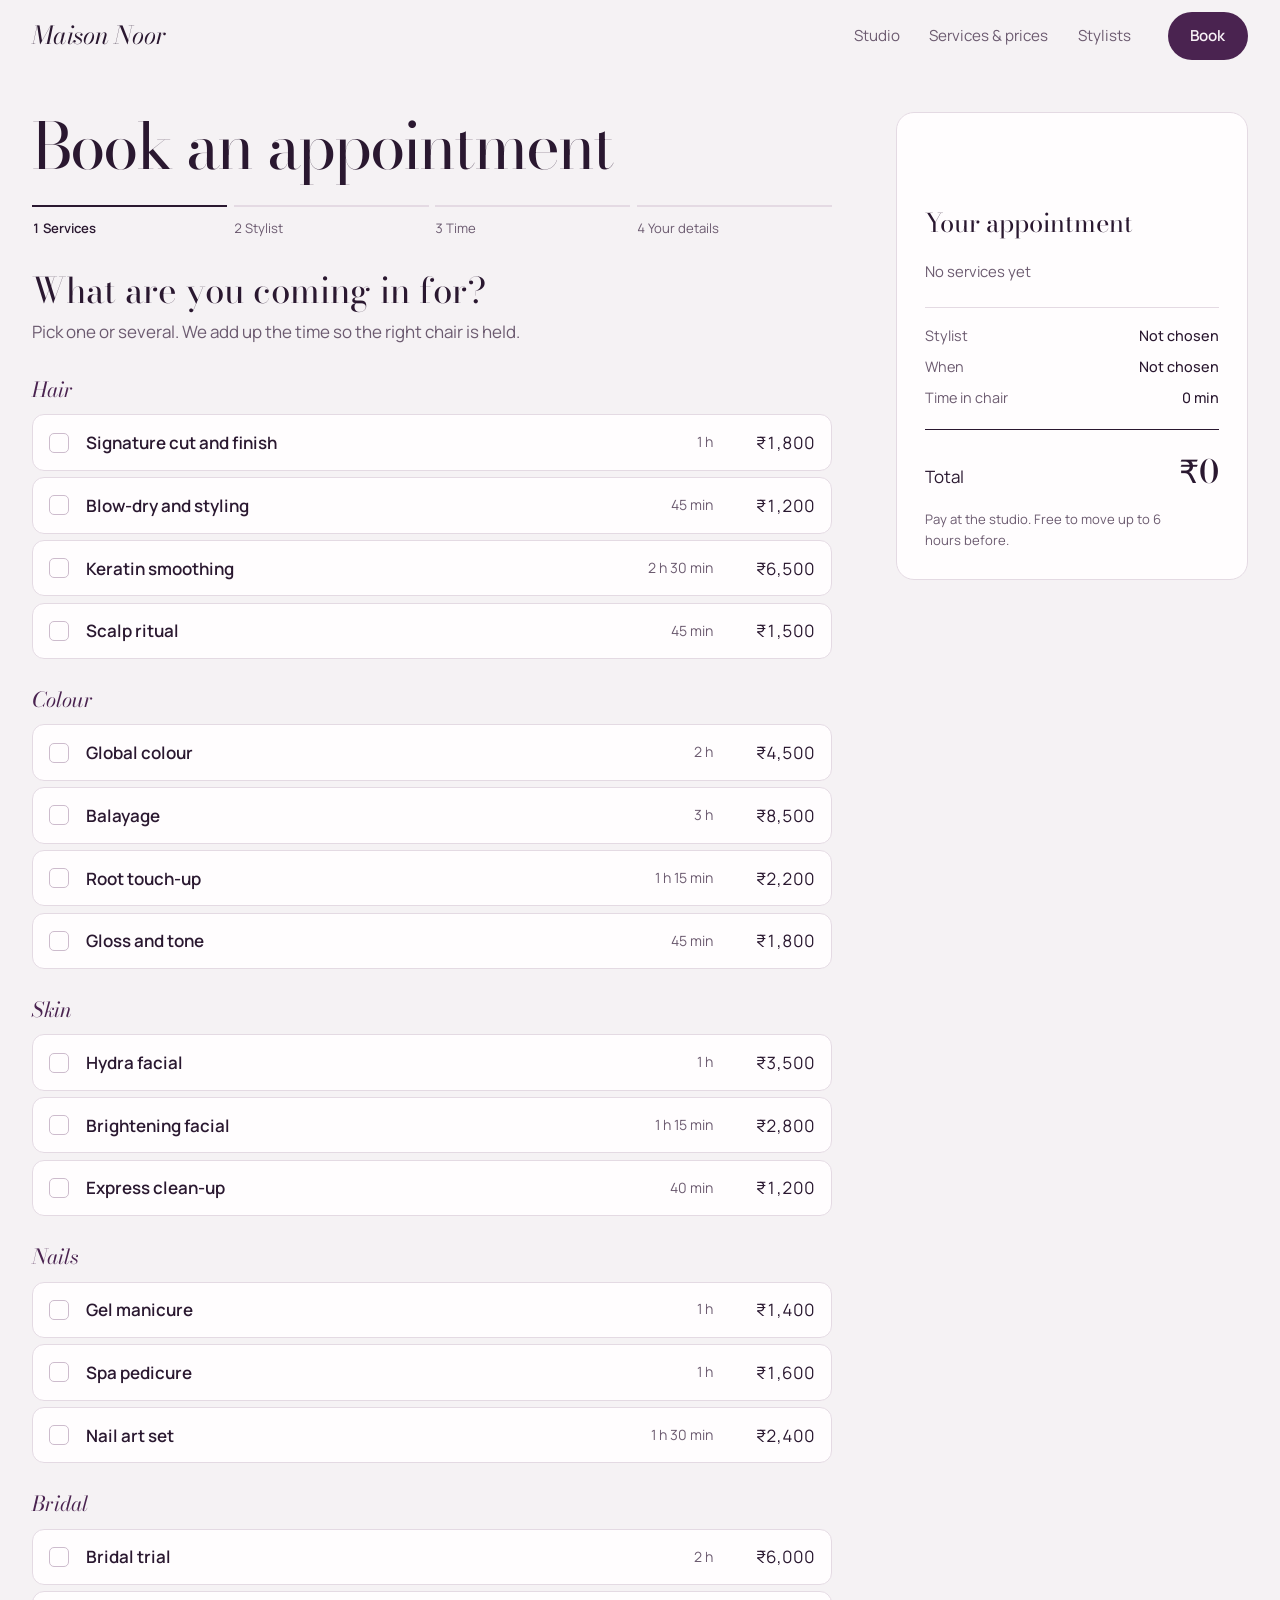
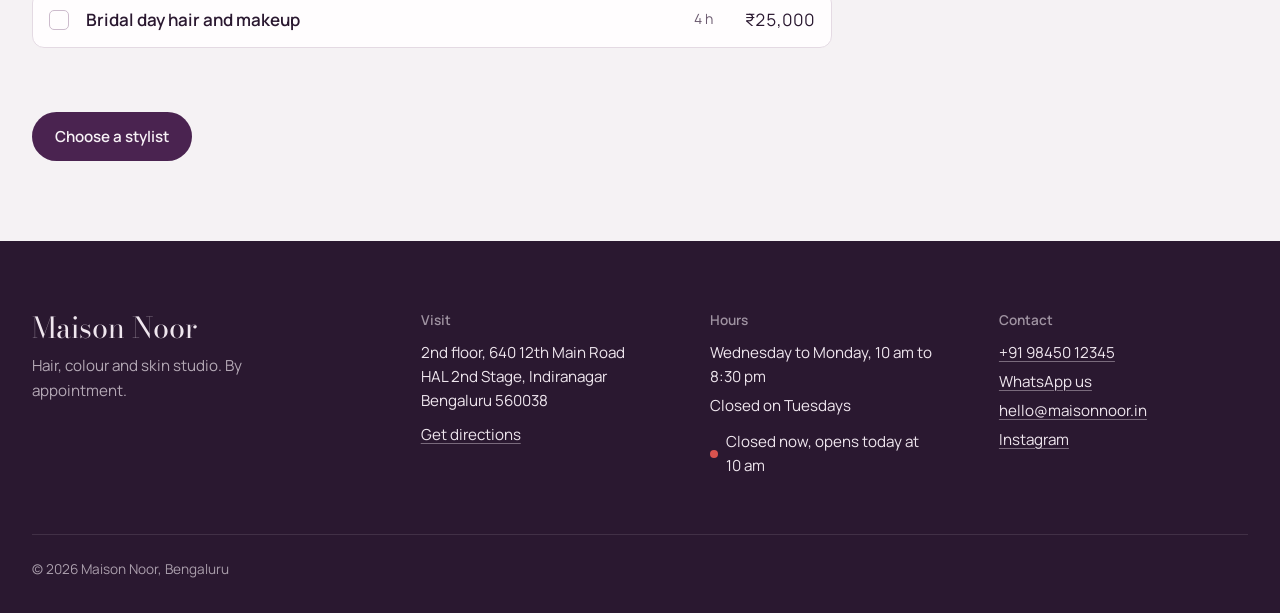
==== book.html @ 52d379fd "Premium multi-page demo site with working bookings Plain HTML/CSS/JS, no build step. Rebrand by edit" ====
<!doctype html>
<html lang="en">
<head>
  <meta charset="utf-8">
  <meta name="viewport" content="width=device-width, initial-scale=1">
  <title>Book an appointment</title>
  <meta name="description" content="Choose services, a stylist and a time. Your booking reference arrives straight away, with a WhatsApp confirmation and a calendar invite.">
  <meta name="theme-color" content="#f5f2f4">
  <link rel="icon" href="favicon.svg" type="image/svg+xml">
  <link rel="preconnect" href="https://fonts.googleapis.com">
  <link rel="preconnect" href="https://fonts.gstatic.com" crossorigin>
  <link rel="stylesheet" href="https://fonts.googleapis.com/css2?family=Bodoni+Moda:ital,opsz,wght@0,6..96,400..700;1,6..96,400..700&family=Manrope:wght@400;500;600;700&display=swap">
  <link rel="stylesheet" href="core.css">
  <link rel="stylesheet" href="theme.css">
  <script src="config.js" defer></script>
  <script src="core.js" defer></script>
  <script src="app.js" defer></script>
</head>
<body data-page="book">
<main id="main" class="wrap book-layout" data-wizard>
  <div class="book-main">
    <header class="page-head page-head-tight">
      <h1>Book an appointment</h1>
    </header>
    <ol class="steps-nav" data-step-nav>
      <li>Services</li><li>Stylist</li><li>Time</li><li>Your details</li>
    </ol>

    <form id="booking" novalidate>
      <fieldset class="step" data-msg="Choose at least one service.">
        <legend class="step-title">What are you coming in for?</legend>
        <p class="step-lede">Pick one or several. We add up the time so the right chair is held.</p>
        <div data-svc-picker></div>
        <p class="step-error" aria-live="polite"></p>
        <div class="step-actions"><button class="btn btn-primary" type="button" data-next>Choose a stylist</button></div>
      </fieldset>

      <fieldset class="step" hidden data-msg="Choose a stylist, or first available.">
        <legend class="step-title">Who would you like?</legend>
        <p class="step-lede">Stylists who don't do one of your services are greyed out.</p>
        <div class="stylist-opts" data-stylist-picker></div>
        <p class="step-error" aria-live="polite"></p>
        <div class="step-actions">
          <button class="btn btn-primary" type="button" data-next>Pick a time</button>
          <button class="btn btn-link" type="button" data-back>Back</button>
        </div>
      </fieldset>

      <fieldset class="step" hidden data-msg="Choose a day and a time.">
        <legend class="step-title">When suits you?</legend>
        <p class="step-lede" data-time-lede>Times shown are when your appointment starts.</p>
        <div class="days" data-days></div>
        <div data-times><p class="empty">Pick a day to see open times.</p></div>
        <p class="step-error" aria-live="polite"></p>
        <div class="step-actions">
          <button class="btn btn-primary" type="button" data-next>Add your details</button>
          <button class="btn btn-link" type="button" data-back>Back</button>
        </div>
      </fieldset>

      <fieldset class="step" hidden>
        <legend class="step-title">Where should we send the confirmation?</legend>
        <p class="step-lede">We only use this to confirm or move your appointment.</p>
        <div class="grid-2">
          <label class="field"><span>Your name</span><input name="name" autocomplete="name" required minlength="2"></label>
          <label class="field"><span>Mobile number</span><input name="phone" type="tel" autocomplete="tel" required pattern="[\d+ \(\)\-]{10,}" inputmode="tel"><small>For the WhatsApp confirmation</small></label>
        </div>
        <label class="field" style="margin-top:1rem"><span>Anything we should know? <small>(optional)</small></span><textarea name="notes" placeholder="Allergies, a photo of the look you want, sensitive scalp…"></textarea></label>
        <p class="step-error" aria-live="polite"></p>
        <div class="step-actions">
          <button class="btn btn-primary" type="submit">Confirm booking</button>
          <button class="btn btn-link" type="button" data-back>Back</button>
        </div>
      </fieldset>
    </form>
    <div data-confirm hidden></div>
  </div>

  <aside class="summary" aria-label="Your appointment" data-summary>
    <h2>Your appointment</h2>
    <ul class="plain sum-list" data-sum-list><li class="muted">No services yet</li></ul>
    <dl class="sum-meta">
      <div><dt>Stylist</dt><dd data-sum-stylist>Not chosen</dd></div>
      <div><dt>When</dt><dd data-sum-when>Not chosen</dd></div>
      <div><dt>Time in chair</dt><dd data-sum-time>0 min</dd></div>
    </dl>
    <p class="sum-total"><span>Total</span><b data-sum-total>₹0</b></p>
    <p class="sum-note">Pay at the studio. Free to move up to 6 hours before.</p>
  </aside>
</main>
</body>
</html>
---- core.css ----
/* Shared base for the demo sites. Each site's theme.css sets the tokens below and its own layouts. */
@view-transition { navigation: auto; }

*, *::before, *::after { box-sizing: border-box; }
html { -webkit-text-size-adjust: 100%; scroll-padding-top: 6rem; }
@media (prefers-reduced-motion: no-preference) { html { scroll-behavior: smooth; } }
body {
  margin: 0; background: var(--bg); color: var(--ink);
  font: 400 1.0625rem/1.6 var(--body); font-optical-sizing: auto;
  -webkit-font-smoothing: antialiased; text-rendering: optimizeLegibility;
}
html, body { overflow-x: clip; }
[hidden] { display: none !important; }
img { display: block; max-width: 100%; height: auto; }
h1, h2, h3, h4 { margin: 0; font-family: var(--display); font-weight: var(--display-weight, 400); line-height: 1.08; text-wrap: balance; }
p { margin: 0; text-wrap: pretty; }
a { color: inherit; text-underline-offset: .2em; text-decoration-thickness: 1px; }
button, input, select, textarea { font: inherit; color: inherit; }
:focus-visible { outline: 2px solid var(--focus, var(--accent)); outline-offset: 3px; border-radius: 4px; }
::selection { background: var(--accent); color: var(--on-accent); }

.wrap { width: min(100% - 2rem, var(--wrap, 76rem)); margin-inline: auto; }
.sr-only { position: absolute; width: 1px; height: 1px; margin: -1px; overflow: hidden; clip: rect(0 0 0 0); white-space: nowrap; border: 0; }
.skip { position: absolute; left: 1rem; top: -4rem; z-index: 100; padding: .7rem 1rem; background: var(--ink); color: var(--bg); border-radius: var(--r); }
.skip:focus { top: 1rem; }
.plain { list-style: none; margin: 0; padding: 0; }
.muted { color: var(--muted); }
.empty { color: var(--muted); padding: 1rem 0; list-style: none; }

/* ---------- buttons ---------- */
.btn {
  display: inline-flex; align-items: center; justify-content: center; gap: .5rem;
  min-height: 2.9rem; padding: .7rem 1.35rem; border-radius: var(--r-btn, 999px);
  border: 1px solid transparent; background: none; font-weight: 600; font-size: .95rem; text-decoration: none; cursor: pointer;
  transition: transform .2s cubic-bezier(.2,.8,.2,1), background-color .2s, color .2s, border-color .2s;
}
.btn:active { transform: scale(.97); }
.btn-primary { background: var(--accent); color: var(--on-accent); }
.btn-primary:hover { background: var(--accent-hover, var(--accent)); }
.btn-ghost { border-color: currentColor; }
.btn-ghost:hover { background: var(--ink); color: var(--bg); border-color: var(--ink); }
.btn-link { padding-inline: .2rem; text-decoration: underline; min-height: 2.4rem; font-weight: 500; background: none; border: 0; }
.btn[disabled] { opacity: .45; cursor: not-allowed; }

/* ---------- header ---------- */
.site-head { position: sticky; top: 0; z-index: 50; background: var(--head-bg, var(--bg)); transition: box-shadow .3s, background-color .3s; view-transition-name: site-head; }
.site-head.scrolled { box-shadow: 0 1px 0 var(--line); }
.head-row { display: flex; align-items: center; gap: 1.5rem; min-height: 4.5rem; }
.brand { text-decoration: none; margin-right: auto; display: inline-flex; align-items: center; }
#site-nav ul { display: flex; gap: .25rem; list-style: none; margin: 0; padding: 0; }
#site-nav a { display: block; padding: .5rem .8rem; text-decoration: none; border-radius: 999px; font-size: .95rem; color: var(--muted); transition: color .2s; }
#site-nav a:hover, #site-nav a[aria-current] { color: var(--ink); }
#site-nav a[aria-current] { text-decoration: underline; text-decoration-color: var(--accent); text-decoration-thickness: 2px; text-underline-offset: .45em; }
.menu-btn { display: none; width: 2.75rem; height: 2.75rem; border: 0; background: none; cursor: pointer; place-items: center; }
.menu-btn i, .menu-btn i::before, .menu-btn i::after { display: block; width: 1.3rem; height: 1.5px; background: currentColor; transition: transform .3s, opacity .2s; }
.menu-btn i { position: relative; }
.menu-btn i::before, .menu-btn i::after { content: ""; position: absolute; left: 0; }
.menu-btn i::before { top: -6px; } .menu-btn i::after { top: 6px; }
.nav-open .menu-btn i { background: transparent; }
.nav-open .menu-btn i::before { transform: translateY(6px) rotate(45deg); }
.nav-open .menu-btn i::after { transform: translateY(-6px) rotate(-45deg); }

@media (max-width: 860px) {
  .head-row { gap: .5rem; min-height: 4rem; }
  .menu-btn { display: grid; order: 3; }
  .head-cta { min-height: 2.5rem; padding: .5rem 1rem; font-size: .88rem; }
  #site-nav { position: fixed; inset: 4rem 0 auto; background: var(--head-bg, var(--bg)); border-bottom: 1px solid var(--line);
    clip-path: inset(0 0 100% 0); visibility: hidden; transition: clip-path .4s cubic-bezier(.7,0,.2,1), visibility 0s .4s; }
  .nav-open #site-nav { clip-path: inset(0 0 0 0); visibility: visible; transition: clip-path .45s cubic-bezier(.7,0,.2,1); }
  #site-nav ul { flex-direction: column; padding: .75rem 1rem 1.5rem; }
  #site-nav a { font-size: 1.6rem; font-family: var(--display); padding: .6rem .25rem; color: var(--ink); }
}

/* ---------- footer ---------- */
.site-foot { margin-top: 0; padding: 4.5rem 0 2rem; background: var(--foot-bg, var(--ink)); color: var(--foot-ink, var(--bg)); font-size: .95rem; }
.foot-grid { display: grid; gap: 2.5rem; grid-template-columns: 1.4fr repeat(3, 1fr); }
.site-foot h2 { font-family: var(--body); font-size: .85rem; font-weight: 600; opacity: .6; margin-bottom: .8rem; }
.site-foot address { font-style: normal; margin-bottom: .6rem; }
.site-foot a { text-decoration-color: color-mix(in srgb, currentColor 40%, transparent); }
.site-foot .plain li + li { margin-top: .3rem; }
.foot-name { font-family: var(--display); font-size: 1.8rem; line-height: 1.1; margin-bottom: .6rem; }
.foot-brand p:last-child { opacity: .7; max-width: 26ch; }
.status { margin-top: .7rem; display: flex; align-items: center; gap: .5rem; }
.status::before { content: ""; width: .5rem; height: .5rem; border-radius: 50%; background: #d9534f; }
.status[data-open="true"]::before { background: #3fae6a; box-shadow: 0 0 0 4px color-mix(in srgb, #3fae6a 25%, transparent); }
.foot-base { margin-top: 3.5rem; padding-top: 1.5rem; border-top: 1px solid color-mix(in srgb, currentColor 18%, transparent); opacity: .65; font-size: .85rem; }
@media (max-width: 860px) { .foot-grid { grid-template-columns: 1fr 1fr; } .foot-brand { grid-column: 1 / -1; } }
@media (max-width: 480px) { .foot-grid { grid-template-columns: 1fr; } }

/* ---------- forms ---------- */
.field { display: grid; gap: .4rem; }
.field > span { font-size: .9rem; font-weight: 600; }
.field small { color: var(--muted); font-size: .82rem; }
.input, .field input:not([type=radio]):not([type=checkbox]), .field select, .field textarea {
  width: 100%; min-height: 3rem; padding: .7rem .95rem; background: var(--surface);
  border: 1px solid var(--line-strong, var(--line)); border-radius: var(--r-input, 10px); transition: border-color .2s, box-shadow .2s;
}
.field textarea { min-height: 7rem; resize: vertical; }
.field input:focus, .field select:focus, .field textarea:focus { outline: none; border-color: var(--accent); box-shadow: 0 0 0 3px color-mix(in srgb, var(--accent) 22%, transparent); }
.field input:user-invalid, .field textarea:user-invalid { border-color: #c0392b; }
.grid-2 { display: grid; gap: 1rem; grid-template-columns: 1fr 1fr; }
@media (max-width: 560px) { .grid-2 { grid-template-columns: 1fr; } }
.step-error { color: #b3261e; font-weight: 600; font-size: .92rem; min-height: 1.4em; margin-top: .75rem; }

/* radio chips used by the pickers */
.day input, .time input, .chip input, .opt input { position: absolute; opacity: 0; pointer-events: none; }
.days { display: flex; gap: .5rem; overflow-x: auto; padding: .25rem .1rem 1rem; scroll-snap-type: x mandatory; scrollbar-width: thin; }
.day {
  flex: 0 0 4.6rem; scroll-snap-align: start; display: grid; justify-items: center; gap: .1rem; position: relative;
  padding: .75rem .25rem; border: 1px solid var(--line-strong, var(--line)); border-radius: var(--r-chip, 14px); background: var(--surface);
  cursor: pointer; transition: background-color .2s, color .2s, border-color .2s, transform .2s;
}
.day span { font-size: .78rem; color: var(--muted); }
.day b { font-family: var(--display); font-size: 1.55rem; font-weight: 500; line-height: 1.1; }
.day small { font-size: .74rem; color: var(--muted); }
.day:hover { border-color: var(--ink); }
.day:has(:checked) { background: var(--ink); color: var(--bg); border-color: var(--ink); transform: translateY(-2px); }
.day:has(:checked) span, .day:has(:checked) small { color: inherit; opacity: .75; }
.day.is-closed { opacity: .4; cursor: not-allowed; background: transparent; }
.day:has(:focus-visible), .time:has(:focus-visible), .chip:has(:focus-visible), .opt:has(:focus-visible) { outline: 2px solid var(--accent); outline-offset: 2px; }

.times-group + .times-group { margin-top: 1.25rem; }
.times-label { font-size: .85rem; color: var(--muted); margin-bottom: .5rem; }
.times { display: grid; grid-template-columns: repeat(auto-fill, minmax(5.6rem, 1fr)); gap: .5rem; }
.time { position: relative; display: grid; place-items: center; min-height: 2.9rem; border: 1px solid var(--line-strong, var(--line));
  border-radius: var(--r-chip, 12px); background: var(--surface); cursor: pointer; font-size: .92rem; font-variant-numeric: tabular-nums; transition: background-color .15s, color .15s, border-color .15s; }
.time:hover { border-color: var(--ink); }
.time:has(:checked) { background: var(--accent); color: var(--on-accent); border-color: var(--accent); }
.time.is-taken { cursor: not-allowed; color: var(--muted); background: transparent; text-decoration: line-through; opacity: .55; }

/* ---------- wizard ---------- */
.steps-nav { display: flex; gap: .4rem; list-style: none; margin: 0 0 2rem; padding: 0; counter-reset: s; }
.steps-nav li { counter-increment: s; flex: 1; font-size: .82rem; color: var(--muted); padding-top: .7rem; border-top: 2px solid var(--line); transition: border-color .4s, color .4s; }
.steps-nav li::before { content: counter(s) "  "; font-variant-numeric: tabular-nums; }
.steps-nav li[aria-current] { color: var(--ink); border-color: var(--ink); font-weight: 600; }
.steps-nav li[data-done] { border-color: var(--accent); color: var(--ink); cursor: pointer; }
@media (max-width: 560px) { .steps-nav li { font-size: 0; } .steps-nav li::before { font-size: .8rem; } }
.step { border: 0; margin: 0; padding: 0; min-width: 0; view-transition-name: step; }
.step-title { font-family: var(--display); font-weight: var(--display-weight, 400); line-height: 1.1; font-size: clamp(1.6rem, 3vw, 2.2rem); margin-bottom: .5rem; outline: none; padding: 0; }
.step-lede { color: var(--muted); margin-bottom: 1.75rem; }
.step-actions { display: flex; gap: .75rem; align-items: center; margin-top: 2rem; flex-wrap: wrap; }
.step-actions .btn-primary { min-width: 10rem; }
::view-transition-old(step) { animation: .22s ease-in both step-out; }
::view-transition-new(step) { animation: .35s cubic-bezier(.2,.8,.2,1) both step-in; }
@keyframes step-out { to { opacity: 0; transform: translateX(-1.5rem); } }
@keyframes step-in { from { opacity: 0; transform: translateX(1.5rem); } }

/* ---------- confirmation ticket ---------- */
.ticket { background: var(--surface); border: 1px solid var(--line); border-radius: var(--r-lg); overflow: hidden; animation: ticket-in .6s cubic-bezier(.2,.8,.2,1) both; }
.ticket-top { padding: 2rem 2rem 1.5rem; text-align: center; border-bottom: 2px dashed var(--line); }
.ticket-top p { color: var(--muted); max-width: 40ch; margin: .5rem auto 0; }
.tick { width: 3.4rem; height: 3.4rem; margin: 0 auto 1rem; fill: none; stroke: var(--accent); stroke-width: 2.5; stroke-linecap: round; stroke-linejoin: round; }
.tick circle { stroke-dasharray: 151; stroke-dashoffset: 151; animation: draw .7s .1s ease-out forwards; }
.tick path { stroke-dasharray: 40; stroke-dashoffset: 40; animation: draw .4s .65s ease-out forwards; }
@keyframes draw { to { stroke-dashoffset: 0; } }
@keyframes ticket-in { from { opacity: 0; transform: translateY(1rem) scale(.98); } }
.ticket-rows { margin: 0; padding: 1.25rem 2rem; display: grid; gap: .1rem; }
.ticket-rows div { display: flex; justify-content: space-between; gap: 1rem; padding: .55rem 0; border-bottom: 1px solid var(--line); }
.ticket-rows div:last-child { border: 0; }
.ticket-rows dt { color: var(--muted); }
.ticket-rows dd { margin: 0; font-weight: 600; text-align: right; }
.ticket-rows .ref { font-family: var(--display); font-size: 1.25rem; letter-spacing: .04em; color: var(--accent-text, var(--accent)); }
.ticket-actions { display: flex; flex-wrap: wrap; gap: .6rem; padding: 0 2rem 2rem; justify-content: center; }
@media (max-width: 480px) { .ticket-top, .ticket-rows, .ticket-actions { padding-inline: 1.1rem; } }

/* ---------- reviews ---------- */
.stars { color: var(--star, #c8952e); letter-spacing: .08em; white-space: nowrap; }
.stars i { font-style: normal; color: var(--line-strong, var(--line)); }
.avg { display: grid; gap: .2rem; margin-bottom: 1.5rem; }
.avg b { font-family: var(--display); font-size: 4.5rem; line-height: 1; font-weight: 400; }
.avg .stars { font-size: 1.25rem; }
.avg > span:last-child { color: var(--muted); font-size: .9rem; }
.bars { display: grid; gap: .25rem; }
.bar { display: grid; grid-template-columns: 2.5rem 1fr 2rem; align-items: center; gap: .6rem; padding: .35rem .4rem; border: 0; background: none; border-radius: 8px; cursor: pointer; font-size: .88rem; text-align: left; }
.bar:hover, .bar[aria-pressed=true] { background: color-mix(in srgb, var(--ink) 7%, transparent); }
.bar i { height: .45rem; border-radius: 9px; background: var(--line); position: relative; overflow: hidden; }
.bar i::after { content: ""; position: absolute; inset: 0; width: var(--w); background: var(--star, #c8952e); border-radius: inherit; transform-origin: left; animation: grow .9s cubic-bezier(.2,.8,.2,1) both; }
@keyframes grow { from { transform: scaleX(0); } }
.bar span:last-child { color: var(--muted); text-align: right; }
.review-list { list-style: none; margin: 0; padding: 0; display: grid; gap: 1rem; }
.review { padding: 1.5rem; background: var(--surface); border: 1px solid var(--line); border-radius: var(--r-lg); }
.review.is-new { animation: ticket-in .6s cubic-bezier(.2,.8,.2,1) both; border-color: var(--accent); }
.review-head { display: flex; align-items: center; gap: .8rem; margin-bottom: .8rem; }
.review-head .stars { margin-left: auto; }
.avatar { width: 2.5rem; height: 2.5rem; flex: none; border-radius: 50%; display: grid; place-items: center; background: var(--accent); color: var(--on-accent); font-weight: 600; text-transform: uppercase; }
.review-name { font-weight: 600; }
.review-meta { font-size: .82rem; color: var(--muted); }
.star-input { display: inline-flex; flex-direction: row-reverse; justify-content: flex-end; gap: .15rem; border: 0; padding: 0; margin: 0; }
.star-input input { position: absolute; opacity: 0; }
.star-input label { font-size: 2rem; line-height: 1; cursor: pointer; color: var(--line-strong, var(--line)); transition: color .15s, transform .15s; }
.star-input label:hover, .star-input label:hover ~ label, .star-input input:checked ~ label { color: var(--star, #c8952e); }
.star-input input:checked + label { transform: scale(1.15); }
.star-input input:focus-visible + label { outline: 2px solid var(--accent); outline-offset: 2px; border-radius: 4px; }

/* ---------- lightbox ---------- */
.lightbox { padding: 0; border: 0; background: transparent; max-width: 100vw; max-height: 100vh; width: 100vw; height: 100vh; }
.lightbox::backdrop { background: rgb(10 10 10 / .92); backdrop-filter: blur(6px); }
.lightbox figure { margin: 0; height: 100%; display: grid; place-items: center; align-content: center; gap: .8rem; padding: 3.5rem 4.5rem; }
.lightbox img { max-height: calc(100vh - 8rem); max-width: 100%; object-fit: contain; border-radius: 6px; view-transition-name: lb-img; }
.lightbox figcaption { color: #eee; font-size: .9rem; white-space: pre; }
.lb-btn { position: fixed; width: 3rem; height: 3rem; border-radius: 50%; border: 1px solid rgb(255 255 255 / .3); background: rgb(0 0 0 / .3); color: #fff; font-size: 1.6rem; line-height: 1; cursor: pointer; }
.lb-btn:hover { background: #fff; color: #111; }
.lb-prev { left: 1rem; top: 50%; translate: 0 -50%; } .lb-next { right: 1rem; top: 50%; translate: 0 -50%; }
.lb-close { top: 1rem; right: 1rem; }
@media (max-width: 560px) { .lightbox figure { padding: 3.5rem .75rem 5rem; } .lb-prev, .lb-next { top: auto; bottom: 1rem; translate: none; } .lb-prev { left: calc(50% - 3.5rem); } .lb-next { right: calc(50% - 3.5rem); } }

.embed .site-head, .embed .site-foot, .embed .skip { display: none; }

/* ---------- toast ---------- */
#toast { position: fixed; left: 50%; bottom: 1.5rem; z-index: 90; translate: -50% 150%; padding: .85rem 1.3rem; border-radius: 999px; background: var(--ink); color: var(--bg); font-weight: 500; box-shadow: 0 10px 30px rgb(0 0 0 / .2); transition: translate .45s cubic-bezier(.2,.8,.2,1); max-width: calc(100vw - 2rem); }
#toast.show { translate: -50% 0; }

/* ---------- opt-in reveal ---------- */
[data-reveal].pre { opacity: 0; transform: translateY(1.5rem); transition: opacity .9s cubic-bezier(.2,.8,.2,1), transform .9s cubic-bezier(.2,.8,.2,1); transition-delay: calc(var(--i, 0) * 90ms); }
[data-reveal].pre.in { opacity: 1; transform: none; }

@media (prefers-reduced-motion: reduce) {
  *, *::before, *::after { animation-duration: .01ms !important; animation-iteration-count: 1 !important; transition-duration: .01ms !important; }
  ::view-transition-group(*), ::view-transition-old(*), ::view-transition-new(*) { animation: none !important; }
}
---- theme.css ----
/* Maison Noor: cool porcelain, aubergine ink, brushed brass. The arch (a salon mirror) is the one motif. */
:root {
  --bg: #f5f2f4; --surface: #fffdfe; --ink: #2a1830; --muted: #6c5b70;
  --line: #e4dae3; --line-strong: #cdbccd;
  --accent: #4a2350; --accent-hover: #2a1830; --on-accent: #f7f1f6;
  --brass: #a07c43; --star: #a07c43; --blush: #eadfe6;
  --display: "Bodoni Moda", "Didot", serif; --body: "Manrope", system-ui, sans-serif;
  --r: 6px; --r-lg: 18px; --r-chip: 14px; --r-input: 10px;
  --head-bg: color-mix(in srgb, #f5f2f4 88%, transparent);
  --foot-bg: #2a1830; --foot-ink: #efe6ee;
}
.site-head { backdrop-filter: blur(14px); }
.brand { font-family: var(--display); font-size: 1.55rem; letter-spacing: -.01em; font-style: italic; }

.arch { border-radius: 999px 999px 14px 14px; overflow: hidden; background: var(--blush); }
.arch img { width: 100%; height: 100%; object-fit: cover; }

/* ---------- hero ---------- */
.hero { display: grid; grid-template-columns: minmax(0, 1.15fr) minmax(0, .85fr); gap: clamp(2rem, 5vw, 5rem); align-items: center; min-height: calc(100svh - 4.5rem); padding-block: 2rem 4rem; }
.hero-name { font-size: clamp(4.2rem, 12.5vw, 12rem); line-height: .86; letter-spacing: -.035em; font-weight: 400; margin-left: -.04em; }
.hero-name .word { display: inline-block; white-space: nowrap; }
.hero-name .word + .word { display: block; padding-left: .9em; font-style: italic; }
.hero-name .ch { display: inline-block; animation: rise 1.1s cubic-bezier(.2,.8,.2,1) both; animation-delay: calc(.25s + var(--i) * 55ms); }
@keyframes rise { from { transform: translateY(.6em) rotate(4deg); opacity: 0; filter: blur(6px); } }
.hero-lede { max-width: 34ch; font-size: 1.15rem; color: var(--muted); margin-top: 2rem; animation: fade .9s 1s both; }
.hero-actions { display: flex; flex-wrap: wrap; gap: .75rem; margin-top: 2rem; }
.hero-copy .hero-actions { animation: fade .9s 1.15s both; }
@keyframes fade { from { opacity: 0; transform: translateY(.75rem); } }
.next-chair { margin-top: 2rem; display: flex; align-items: center; gap: .6rem; font-size: .95rem; animation: fade .9s 1.3s both; }
.next-chair a { font-weight: 600; }
.pulse { width: .55rem; height: .55rem; border-radius: 50%; background: #3fae6a; box-shadow: 0 0 0 0 rgb(63 174 106 / .5); animation: pulse 2s infinite; }
@keyframes pulse { 70% { box-shadow: 0 0 0 .6rem rgb(63 174 106 / 0); } 100% { box-shadow: 0 0 0 0 rgb(63 174 106 / 0); } }

.hero-art { position: relative; justify-self: end; width: min(100%, 30rem); }
.arch-main { aspect-ratio: 9 / 13; animation: arch-in 1.5s .1s cubic-bezier(.7,0,.2,1) both; }
.arch-main img { animation: settle 2.2s .1s cubic-bezier(.2,.8,.2,1) both; }
.arch-small { position: absolute; width: 42%; aspect-ratio: 5 / 7; left: -24%; bottom: -6%; border: 6px solid var(--bg); animation: arch-in 1.3s .55s cubic-bezier(.7,0,.2,1) both; }
@keyframes arch-in { from { clip-path: inset(100% 0 0 0 round 999px 999px 14px 14px); } to { clip-path: inset(0 0 0 0 round 999px 999px 14px 14px); } }
@keyframes settle { from { transform: scale(1.18); } }
.hero-ring { position: absolute; width: 36%; right: -6%; top: -7%; fill: var(--brass); font: 500 12.5px var(--body); letter-spacing: .12em; animation: spin 40s linear infinite, fade 1s 1.4s both; }
@keyframes spin { to { rotate: 360deg; } }

@media (max-width: 860px) {
  .hero { grid-template-columns: 1fr; min-height: 0; padding-top: 1.5rem; }
  .hero-art { order: -1; justify-self: center; width: min(62%, 18rem); margin-bottom: .5rem; }
  .arch-small { left: -18%; }
  .hero-name { font-size: clamp(3.6rem, 19vw, 7rem); }
}

/* ---------- section heads ---------- */
.sec-head { display: grid; grid-template-columns: minmax(0, 1fr) minmax(0, 24rem); gap: 2rem; align-items: end; margin-bottom: 3rem; }
.sec-head h2 { font-size: clamp(2.4rem, 5.5vw, 4.4rem); letter-spacing: -.02em; }
.sec-head p { color: var(--muted); }
@media (max-width: 760px) { .sec-head { grid-template-columns: 1fr; gap: 1rem; } }

/* ---------- category list with trailing photo ---------- */
.menu-sec { padding-block: clamp(4rem, 9vw, 8rem); border-top: 1px solid var(--line); }
.cat-list { list-style: none; margin: 0; padding: 0; border-top: 1px solid var(--line-strong); }
.cat-row { display: grid; grid-template-columns: minmax(0, 1fr) minmax(0, 22rem) 8rem; gap: 2rem; align-items: center; padding: 1.6rem 0; border-bottom: 1px solid var(--line-strong); text-decoration: none; position: relative; }
.cat-name { font-family: var(--display); font-size: clamp(2.6rem, 7vw, 6rem); line-height: 1; letter-spacing: -.03em; transition: transform .6s cubic-bezier(.2,.8,.2,1), font-style .2s; }
.cat-blurb { color: var(--muted); font-size: .95rem; }
.cat-meta { text-align: right; font-size: .9rem; color: var(--muted); }
.cat-thumb { display: none; }
.cat-row:hover .cat-name, .cat-row:focus-visible .cat-name { transform: translateX(1.25rem); font-style: italic; }
.cat-peek { position: fixed; left: 0; top: 0; z-index: 5; width: 15rem; aspect-ratio: 13 / 17; pointer-events: none; border-radius: 999px 999px 12px 12px; overflow: hidden; opacity: 0; scale: .6; transition: opacity .3s, scale .45s cubic-bezier(.2,.8,.2,1); }
.cat-peek.on { opacity: 1; scale: 1; }
.cat-peek img { width: 100%; height: 100%; object-fit: cover; }
@media (max-width: 760px) {
  .cat-row { grid-template-columns: 4.5rem minmax(0, 1fr); gap: .3rem 1rem; padding: 1.2rem 0; }
  .cat-thumb { display: block; grid-row: span 3; width: 4.5rem; height: 5.6rem; object-fit: cover; border-radius: 999px 999px 8px 8px; }
  .cat-name { font-size: 2.4rem; } .cat-meta { text-align: left; } .cat-meta br { display: none; }
}

/* ---------- stylists ---------- */
.stylists-sec { padding-block: clamp(4rem, 9vw, 8rem); background: var(--blush); }
.stylist-grid { list-style: none; margin: 0; padding: 0; display: grid; grid-template-columns: repeat(5, minmax(0, 1fr)); gap: 1.5rem; }
.arch-mono { aspect-ratio: 3 / 4; display: grid; place-items: center; background: var(--bg); border: 1px solid var(--line-strong); margin-bottom: 1.2rem; transition: background-color .4s, color .4s; }
.arch-mono span { font-family: var(--display); font-style: italic; font-size: clamp(2.5rem, 4.5vw, 4rem); color: var(--brass); }
.stylist:hover .arch-mono { background: var(--accent); }
.stylist:hover .arch-mono span { color: var(--on-accent); }
.stylist h3 { font-size: 1.45rem; }
.stylist .role { color: var(--accent); font-weight: 600; font-size: .9rem; margin-top: .3rem; }
.stylist .does { color: var(--muted); font-size: .9rem; margin-top: .4rem; }
.stylist .btn-link { margin-top: .4rem; padding-left: 0; }
@media (max-width: 1000px) { .stylist-grid { grid-template-columns: repeat(3, minmax(0, 1fr)); } }
@media (max-width: 600px) { .stylist-grid { grid-template-columns: repeat(2, minmax(0, 1fr)); gap: 1.5rem 1rem; } }

/* ---------- quotes ---------- */
.quotes-sec { padding-block: clamp(4rem, 8vw, 7rem); }
.quote-track { display: grid; grid-auto-flow: column; grid-auto-columns: minmax(18rem, 1fr); gap: 2.5rem; overflow-x: auto; scroll-snap-type: x mandatory; padding-bottom: 1rem; }
.quote { margin: 0; scroll-snap-align: start; border-left: 1px solid var(--brass); padding-left: 1.5rem; }
.quote blockquote { margin: 0; font-family: var(--display); font-size: 1.45rem; line-height: 1.3; }
.quote figcaption { margin-top: 1rem; display: grid; gap: .2rem; font-size: .88rem; color: var(--muted); }

/* ---------- visit ---------- */
.visit-sec { padding-bottom: clamp(4rem, 8vw, 7rem); }
.visit-grid { display: grid; grid-template-columns: minmax(0, 1.3fr) minmax(0, 1fr); gap: clamp(2rem, 5vw, 4.5rem); align-items: center; }
.visit-img { margin: 0; border-radius: var(--r-lg); overflow: hidden; aspect-ratio: 3 / 2; }
.visit-img img { width: 100%; height: 100%; object-fit: cover; }
.visit-copy h2 { font-size: clamp(2.2rem, 4.5vw, 3.6rem); margin-bottom: 1.2rem; }
.visit-copy address { font-style: normal; font-size: 1.1rem; }
.visit-hours { color: var(--muted); margin-top: .5rem; }
@media (max-width: 760px) { .visit-grid { grid-template-columns: 1fr; } }

/* ---------- inner pages ---------- */
.page-head { padding-block: clamp(2.5rem, 6vw, 5rem) 2rem; }
.page-head h1 { font-size: clamp(3rem, 8vw, 6.5rem); letter-spacing: -.03em; animation: fade .8s both; }
.page-head p { max-width: 52ch; color: var(--muted); margin-top: 1rem; font-size: 1.1rem; }
.page-head-tight { padding-block: 2.5rem 1.5rem; }
.page-head-tight h1 { font-size: clamp(2.4rem, 5vw, 4rem); }

.cat-tabs { position: sticky; top: 4.5rem; z-index: 20; background: var(--head-bg); backdrop-filter: blur(14px); border-block: 1px solid var(--line); }
.cat-tabs .wrap { display: flex; gap: .25rem; overflow-x: auto; scrollbar-width: none; padding-block: .6rem; }
.cat-tabs a { flex: none; padding: .45rem 1.1rem; border-radius: 999px; text-decoration: none; color: var(--muted); font-weight: 500; transition: background-color .25s, color .25s; }
.cat-tabs a[aria-current] { background: var(--ink); color: var(--bg); }
@media (max-width: 860px) { .cat-tabs { top: 4rem; } }

.svc-sec { display: grid; grid-template-columns: minmax(0, 18rem) minmax(0, 1fr); gap: clamp(2rem, 5vw, 5rem); padding-block: clamp(3rem, 6vw, 5rem); border-bottom: 1px solid var(--line); scroll-margin-top: 8rem; }
.svc-side .arch { position: sticky; top: 9rem; aspect-ratio: 16 / 21; }
.svc-body h2 { font-size: clamp(2.6rem, 5vw, 4rem); }
.svc-blurb { color: var(--muted); margin: .6rem 0 1.5rem; max-width: 46ch; }
.svc { display: grid; grid-template-columns: 1.6rem minmax(0, 1fr) auto 6rem; gap: 1rem; align-items: baseline; padding: 1.1rem .5rem; border-top: 1px solid var(--line); cursor: pointer; border-radius: 10px; transition: background-color .2s; position: relative; }
.svc:hover { background: var(--surface); }
.svc input { position: absolute; opacity: 0; }
.svc-check { width: 1.35rem; height: 1.35rem; border: 1px solid var(--line-strong); border-radius: 50%; display: grid; place-items: center; align-self: center; transition: background-color .2s, border-color .2s; }
.svc-check::after { content: "+"; color: var(--muted); font-size: 1rem; line-height: 1; transition: rotate .3s; }
.svc:has(:checked) { background: var(--surface); }
.svc:has(:checked) .svc-check { background: var(--accent); border-color: var(--accent); }
.svc:has(:checked) .svc-check::after { content: "✓"; color: var(--on-accent); font-size: .8rem; }
.svc:has(:focus-visible) { outline: 2px solid var(--accent); }
.svc-text { display: grid; gap: .2rem; }
.svc-name { font-family: var(--display); font-size: 1.35rem; line-height: 1.2; }
.svc-desc { color: var(--muted); font-size: .92rem; }
.svc-dur { color: var(--muted); font-size: .9rem; white-space: nowrap; }
.svc-price { text-align: right; font-weight: 600; font-variant-numeric: tabular-nums; }
@media (max-width: 760px) {
  .svc-sec { grid-template-columns: 1fr; }
  .svc-side { display: none; }
  .svc { grid-template-columns: 1.6rem minmax(0, 1fr) auto; }
  .svc-dur { grid-column: 2; grid-row: 2; }
  .svc-price { grid-column: 3; grid-row: 1; }
}
.pick-bar { position: sticky; bottom: 0; z-index: 30; background: var(--ink); color: var(--bg); padding-block: .8rem; animation: up .4s cubic-bezier(.2,.8,.2,1); }
@keyframes up { from { transform: translateY(100%); } }
.pick-row { display: flex; align-items: center; justify-content: space-between; gap: 1rem; }
.pick-bar .btn-primary { background: var(--bg); color: var(--ink); }

/* ---------- booking ---------- */
.book-layout { display: grid; grid-template-columns: minmax(0, 1fr) minmax(0, 22rem); gap: clamp(2rem, 5vw, 5rem); align-items: start; padding-bottom: 5rem; }
.svc-group + .svc-group { margin-top: 1.5rem; }
.svc-group-name { font-family: var(--display); font-style: italic; font-size: 1.3rem; margin-bottom: .5rem; color: var(--accent); }
.opt { display: grid; grid-template-columns: 1.4rem minmax(0, 1fr) auto 5.5rem; align-items: center; gap: .9rem; padding: .85rem 1rem; border: 1px solid var(--line); border-radius: 12px; background: var(--surface); cursor: pointer; position: relative; transition: border-color .2s, background-color .2s; }
.opt + .opt { margin-top: .4rem; }
.opt:hover { border-color: var(--ink); }
.opt-box { width: 1.25rem; height: 1.25rem; border: 1px solid var(--line-strong); border-radius: 5px; display: grid; place-items: center; }
.opt:has(:checked) { border-color: var(--accent); background: color-mix(in srgb, var(--accent) 6%, var(--surface)); }
.opt:has(:checked) .opt-box { background: var(--accent); border-color: var(--accent); }
.opt:has(:checked) .opt-box::after { content: "✓"; color: var(--on-accent); font-size: .75rem; }
.opt-name { font-weight: 600; }
.opt-meta { color: var(--muted); font-size: .88rem; }
.opt-price { text-align: right; font-variant-numeric: tabular-nums; }
@media (max-width: 560px) { .opt { grid-template-columns: 1.4rem minmax(0, 1fr) auto; } .opt-meta { grid-column: 2; } .opt-price { grid-row: 1; grid-column: 3; } }

.stylist-opts { display: grid; grid-template-columns: repeat(2, minmax(0, 1fr)); gap: .6rem; }
.opt-person { grid-template-columns: 3rem minmax(0, 1fr); gap: .1rem 1rem; padding: 1rem; }
.opt-person + .opt-person { margin-top: 0; }
.opt-person .mono { grid-row: span 2; width: 3rem; height: 3.6rem; border-radius: 999px 999px 6px 6px; background: var(--blush); display: grid; place-items: center; font-family: var(--display); font-style: italic; font-size: 1.2rem; color: var(--brass); transition: background-color .25s, color .25s; }
.opt-person:has(:checked) .mono { background: var(--accent); color: var(--on-accent); }
.opt-person.is-off { opacity: .5; cursor: not-allowed; }
.opt-person.is-off:hover { border-color: var(--line); }
@media (max-width: 560px) { .stylist-opts { grid-template-columns: 1fr; } }

.summary { position: sticky; top: 6.5rem; margin-top: 2.5rem; padding: 1.75rem; background: var(--surface); border: 1px solid var(--line); border-radius: var(--r-lg); }
.summary::before { content: ""; display: block; height: 4.5rem; margin: -1.75rem -1.75rem 1.5rem; border-radius: var(--r-lg) var(--r-lg) 0 0; background: url("https://images.unsplash.com/photo-1560066984-138dadb4c035?auto=format&fit=crop&w=700&h=200&q=70") center / cover; }
.summary h2 { font-size: 1.6rem; margin-bottom: 1rem; }
.sum-list li { display: flex; justify-content: space-between; gap: 1rem; padding: .45rem 0; font-size: .93rem; }
.sum-meta { margin: 1rem 0 0; padding-top: 1rem; border-top: 1px solid var(--line); display: grid; gap: .5rem; font-size: .9rem; }
.sum-meta div { display: flex; justify-content: space-between; gap: 1rem; }
.sum-meta dt { color: var(--muted); } .sum-meta dd { margin: 0; text-align: right; font-weight: 500; }
.sum-total { display: flex; justify-content: space-between; align-items: baseline; margin-top: 1.25rem; padding-top: 1rem; border-top: 1px solid var(--ink); }
.sum-total b { font-family: var(--display); font-size: 2rem; font-weight: 500; display: inline-block; }
.sum-note { font-size: .82rem; color: var(--muted); margin-top: .75rem; }
@media (max-width: 900px) {
  .book-layout { grid-template-columns: 1fr; }
  .summary { position: sticky; bottom: 0; top: auto; order: 2; margin: 0 -1rem; padding: .9rem 1rem; border-radius: 16px 16px 0 0; box-shadow: 0 -8px 30px rgb(42 24 48 / .12); display: flex; justify-content: space-between; align-items: center; }
  .summary::before, .summary h2, .sum-list, .sum-note, .sum-meta div:not(:last-child) { display: none; }
  .sum-meta { margin: 0; padding: 0; border: 0; }
  .sum-total { margin: 0; padding: 0; border: 0; gap: .75rem; }
  .sum-total b { font-size: 1.5rem; }
}
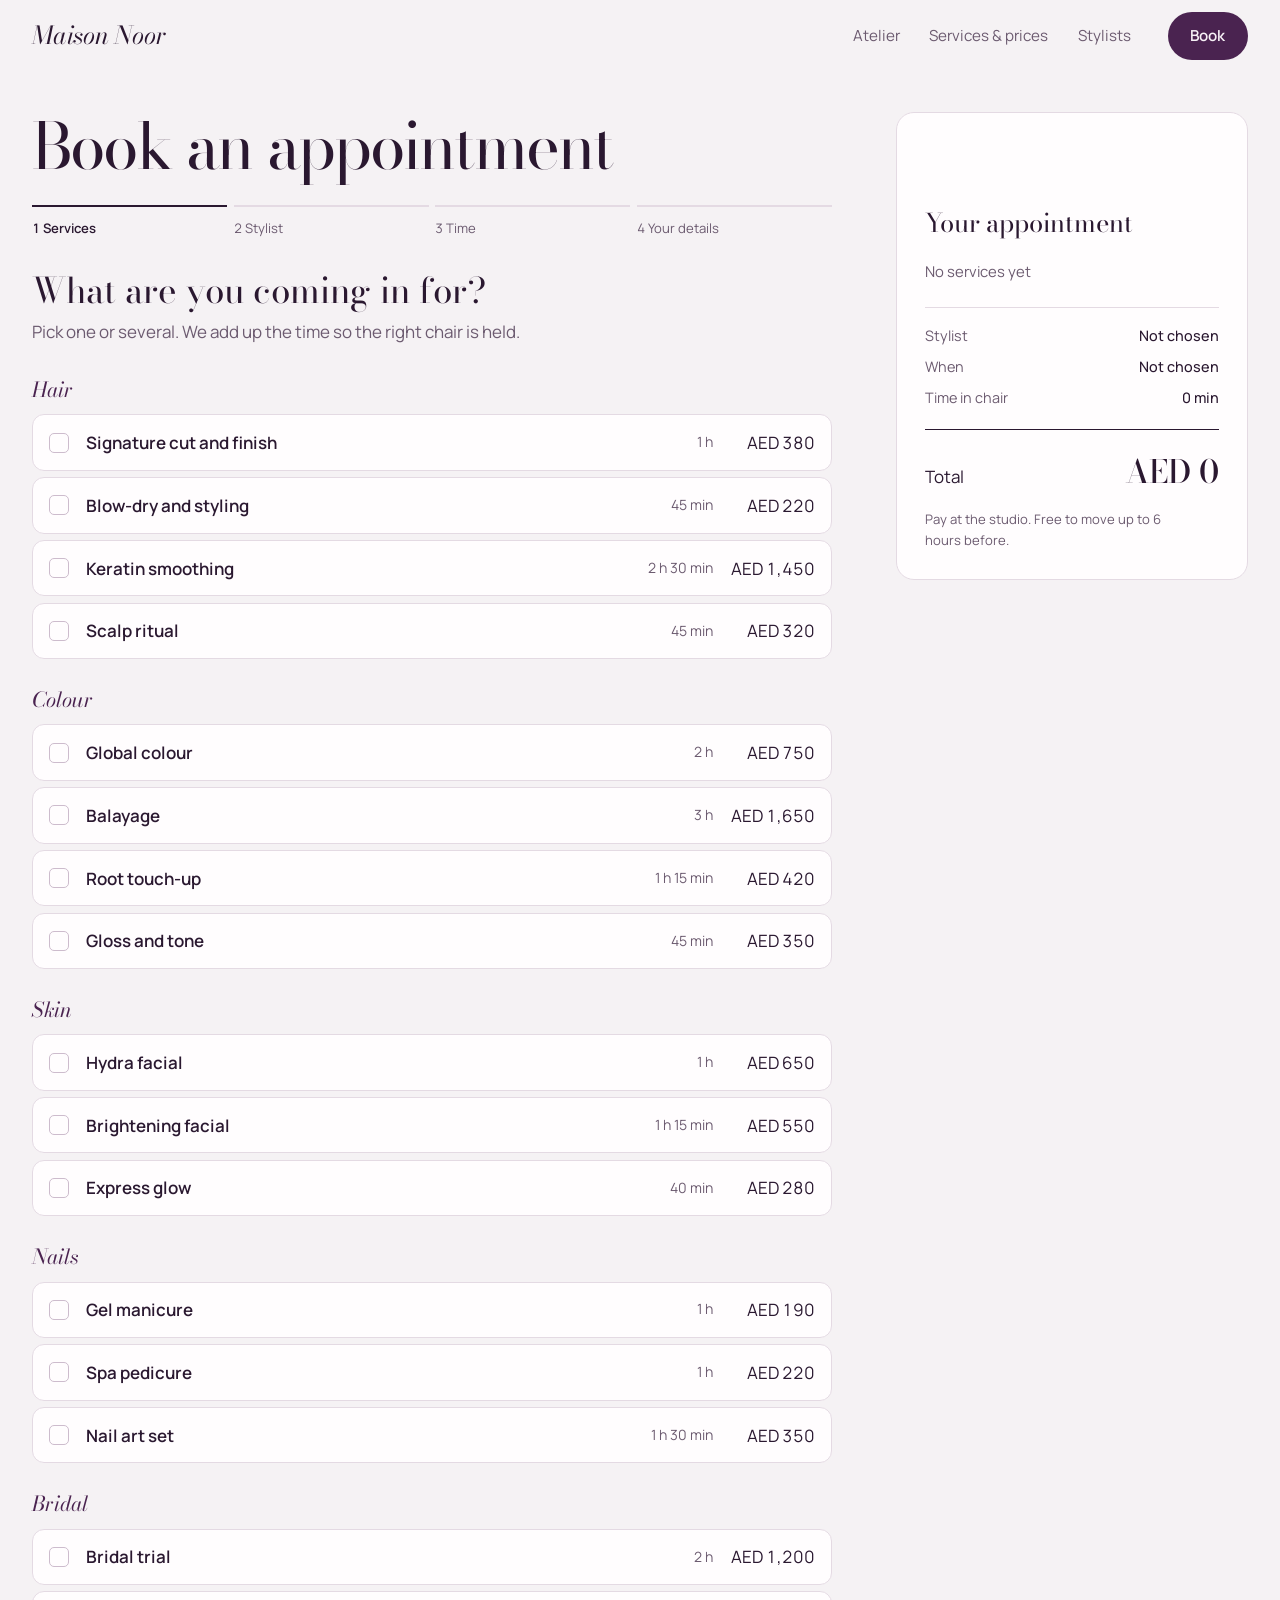
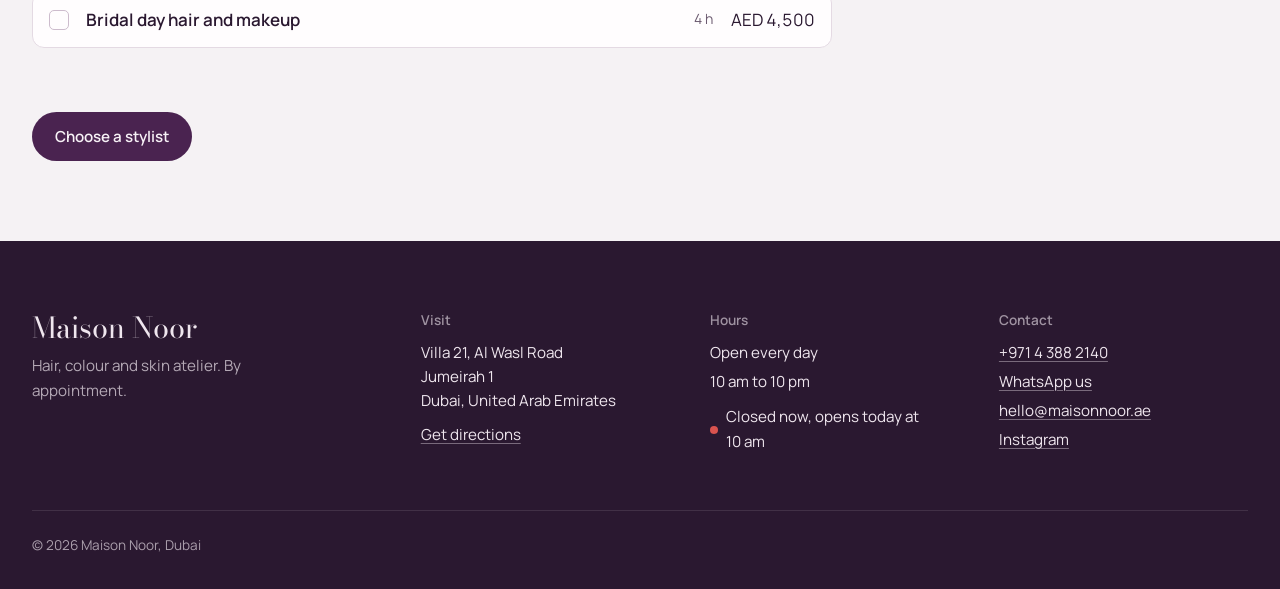
==== commit 3b99598f: "Set up for international clients and refresh the design Currency, date style and WhatsApp or SMS con" ====
--- a/book.html
+++ b/book.html
@@ -84,7 +84,7 @@
       <div><dt>When</dt><dd data-sum-when>Not chosen</dd></div>
       <div><dt>Time in chair</dt><dd data-sum-time>0 min</dd></div>
     </dl>
-    <p class="sum-total"><span>Total</span><b data-sum-total>₹0</b></p>
+    <p class="sum-total"><span>Total</span><b data-sum-total>AED 0</b></p>
     <p class="sum-note">Pay at the studio. Free to move up to 6 hours before.</p>
   </aside>
 </main>
